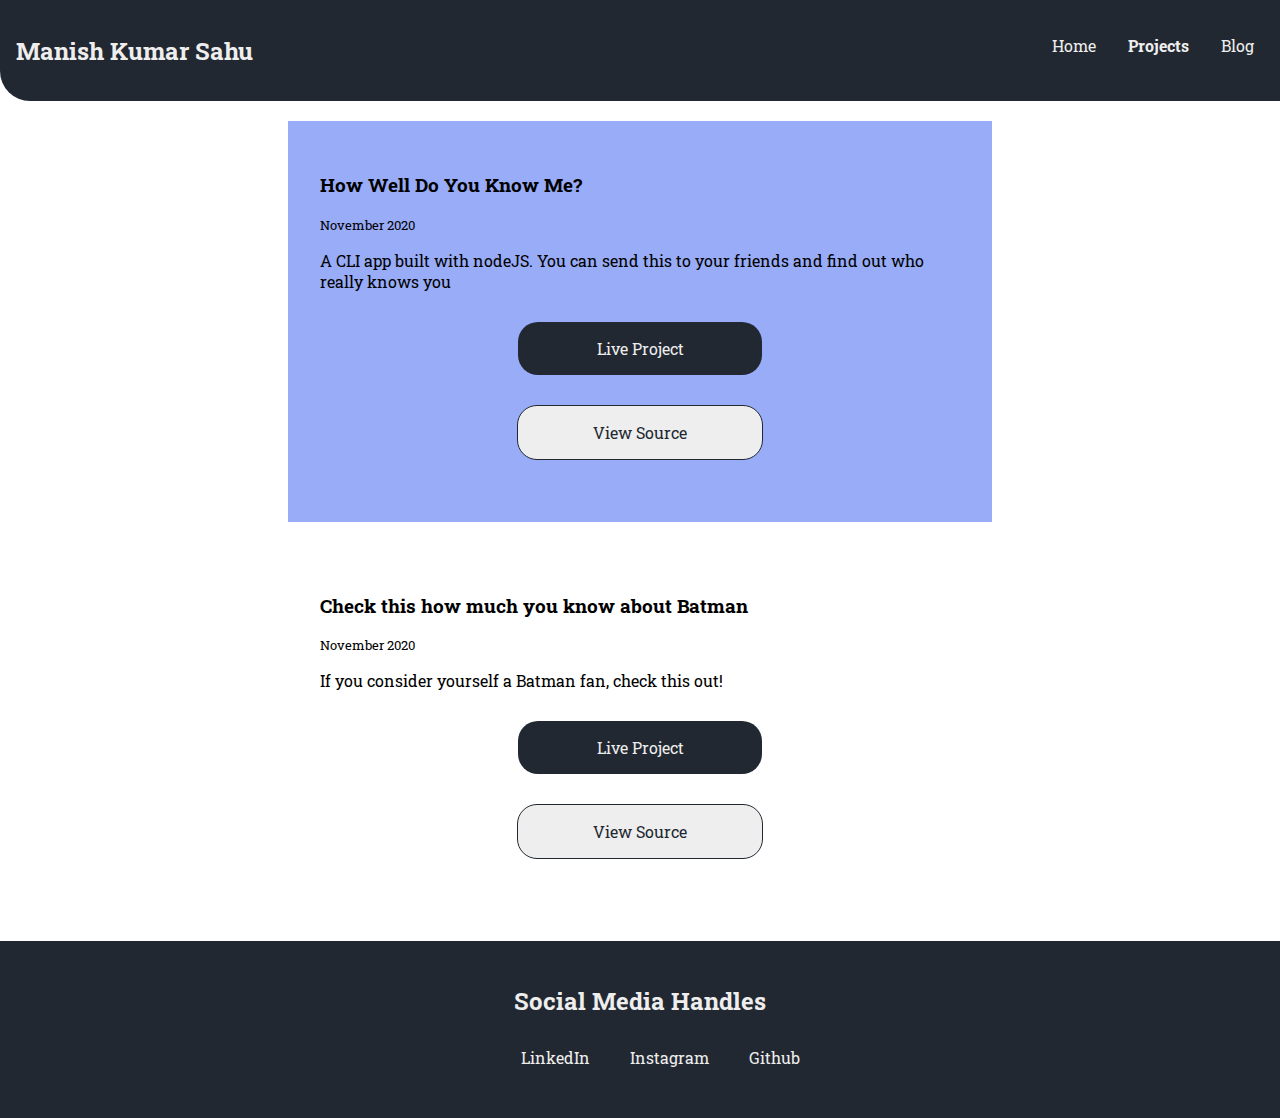
==== projects.html @ 73765ca9 "main page done" ====
<html lang="en">
  <head>
    <meta charset="UTF-8" />
    <meta name="viewport" content="width=device-width, initial-scale=1.0" />
    <title>Projects</title>
    <link rel="stylesheet" href="styles.css" />
  </head>
  <body>
    <nav>
      <h3><a class="hero" href="./index.html">Manish Kumar Sahu</a></h3>
      <ul class="nav__item">
        <a class="nav__link" href="./index.html">Home</a>
        <a class="nav__link active" href="./projects.html">Projects</a>
        <a class="nav__link" href="https://codelifts.netlify.app/">Blog</a>
      </ul>
    </nav>

    <div>
      <div class="offWhite">
        <h3>How Well Do You Know Me?</h3>
        <small>November 2020</small>
        <p>
          A CLI app built with nodeJS. You can send this to your friends and
          find out who really knows you
        </p>
        <a
          class="link primary"
          href="https://repl.it/@ManishKSahu007/knowManish?embed=1&output=1"
          >Live Project</a
        >
        <a class="link secondary" href="https://github.com/t-rex777/knowManish"
          >View Source</a
        >
      </div>
      <div class="white">
        <h3>Check this how much you know about Batman</h3>
        <small>November 2020</small>
        <p>If you consider yourself a Batman fan, check this out!</p>
        <a
          class="link primary"
          href="https://repl.it/@ManishKSahu007/batmanquiz?embed=1&output=1"
          >Live Project</a
        >
        <a class="link secondary" href="https://github.com/t-rex777/batmanquiz"
          >View Source</a
        >
      </div>
    </div>
    <footer>
      <h2 class="footer__heading">Social Media Handles</h2>
      <ul class="footer__item">
        <a
          class="footer__link"
          href="https://www.linkedin.com/in/manish-kumar-sahu-b58a08131/"
          >LinkedIn</a
        >
        <a class="footer__link" href="https://www.instagram.com/_kidding_me__/"
          >Instagram</a
        >
        <a class="footer__link" href="https://github.com/t-rex777">Github</a>
      </ul>
    </footer>
  </body>
</html>
---- styles.css ----
@import url("https://fonts.googleapis.com/css2?family=Roboto+Slab&display=swap");
:root {
  --primary: #222831;
  --secondary: #eeeeee;
}

body {
  margin: 0;
  font-family: "Roboto Slab", serif;
}

h1,h2,
.offWhite__para {
  text-align: center;
}
.hero{
    font-size: 1.5rem;
    text-decoration: none;
  color: var(--secondary);
}
nav {
  background-color: var(--primary);
  display: flex;
  color: var(--secondary);
  padding: 1rem;
  border-radius: 0 0 0 30px;
}

ul {
  display: flex;
}

.nav__link {
  list-style-type: none;
  margin: 0.2rem 1rem;
  text-decoration: none;
  color: var(--secondary);
}

.nav__item {
  position: absolute;
  right: 10px;
}
.active {
  font-weight: bolder;
}
.heroImage {
  display: block;
  width: 50%;
  margin: 2rem auto;
}

.offWhite {
  background-color: #98acf8;
  padding: 2rem;
  width: 50%;
  margin: 20px auto;
}
.white {
  padding: 2rem;
  width: 50%;
  margin: 20px auto;
}
.offWhite__para {
  /* width: 50%; */
  margin: 30px auto;
}

.link {
  display: flex;
  justify-content: center;
  width: 180px;
  text-align: center;
  padding: 1rem 2rem;
  position: relative;
  margin: 30px auto;
  border-radius: 20px;
  text-decoration: none;
}
.primary {
  background-color: var(--primary);
  color: var(--secondary);
}
.primary:hover {
  background-color: var(--secondary);
  color: var(--primary);
  border: solid 1px;
}

.secondary {
  background-color: var(--secondary);
  color: var(--primary);
  border: solid 1px;
}
.secondary:hover {
  background-color: var(--primary);
  color: var(--secondary);
}

footer{
    background-color: var(--primary);
    color: var(--secondary);
    padding: 1.5rem;
}
.footer__item{
    display: flex;
    justify-content: center;
}
.footer__link{
    text-decoration: none;
    color: var(--secondary);
    margin : 10px 20px;
}
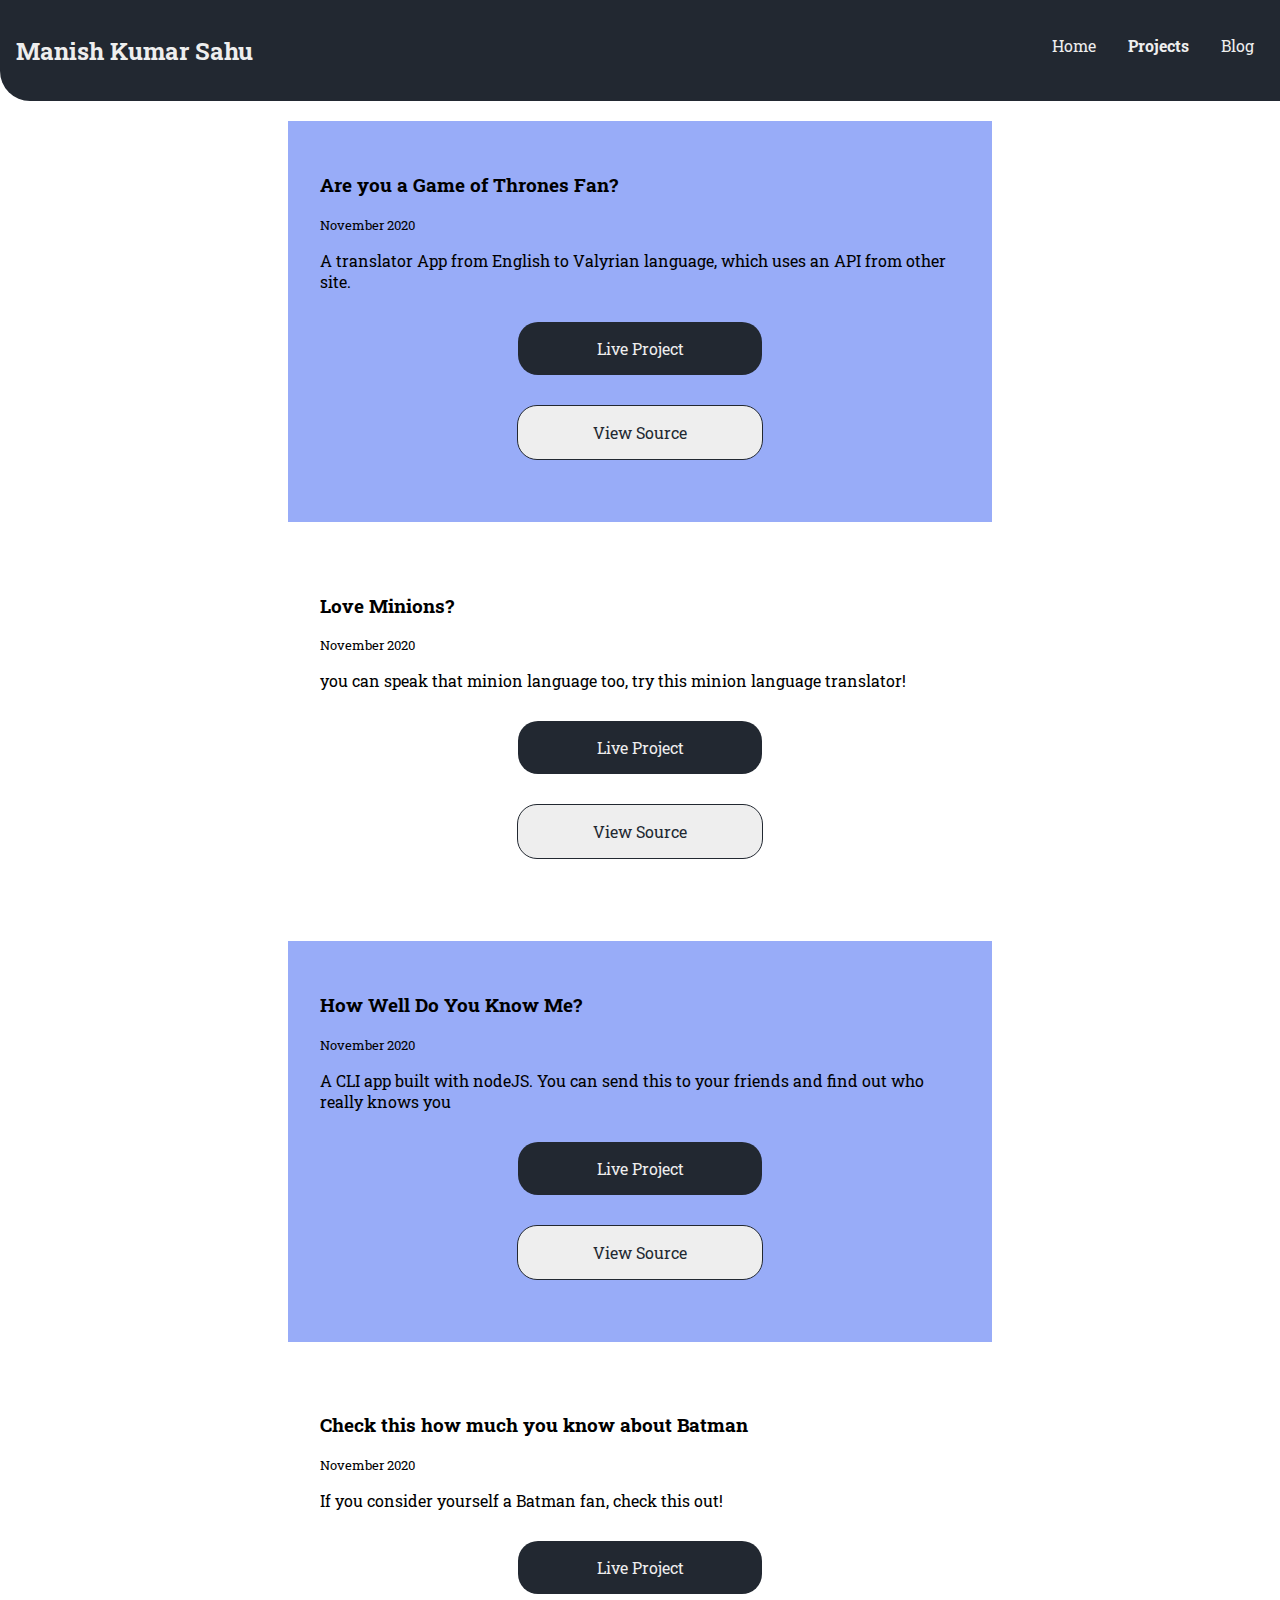
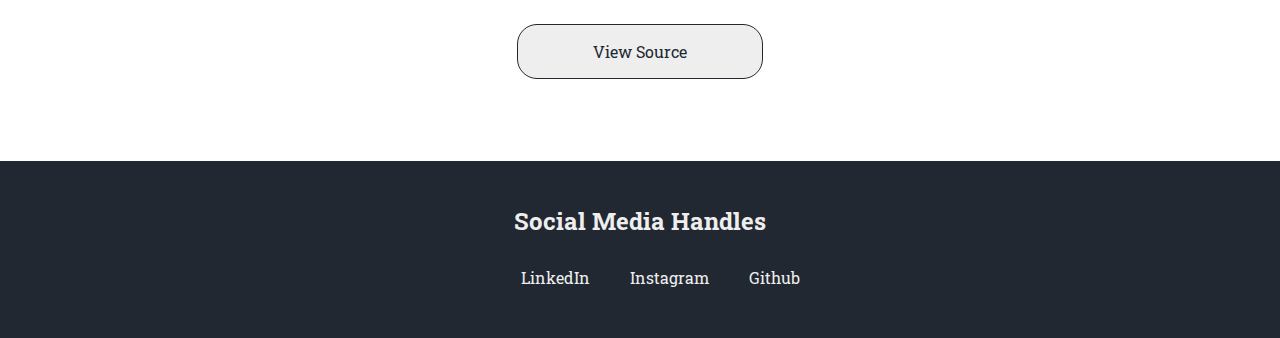
==== commit 0dfc3a79: "added 2 new projects" ====
--- a/projects.html
+++ b/projects.html
@@ -16,6 +16,34 @@
     </nav>
 
     <div>
+      <div class="offWhite">
+        <h3>Are you a Game of Thrones Fan?</h3>
+        <small>November 2020</small>
+        <p>
+          A translator App from English to Valyrian language, which uses an API from other site.
+        </p>
+        <a
+          class="link primary"
+          href="https://valyrian-got-translator.netlify.app/"
+          >Live Project</a
+        >
+        <a class="link secondary" href="https://github.com/t-rex777/knowManish"
+          >View Source</a
+        >
+      </div>
+      <div class="white">
+        <h3>Love Minions?</h3>
+        <small>November 2020</small>
+        <p>you can speak that minion language too, try this minion language translator! </p>
+        <a
+          class="link primary"
+          href="https://bananana-translator.netlify.app/"
+          >Live Project</a
+        >
+        <a class="link secondary" href="https://github.com/t-rex777/batmanquiz"
+          >View Source</a
+        >
+      </div>
       <div class="offWhite">
         <h3>How Well Do You Know Me?</h3>
         <small>November 2020</small>
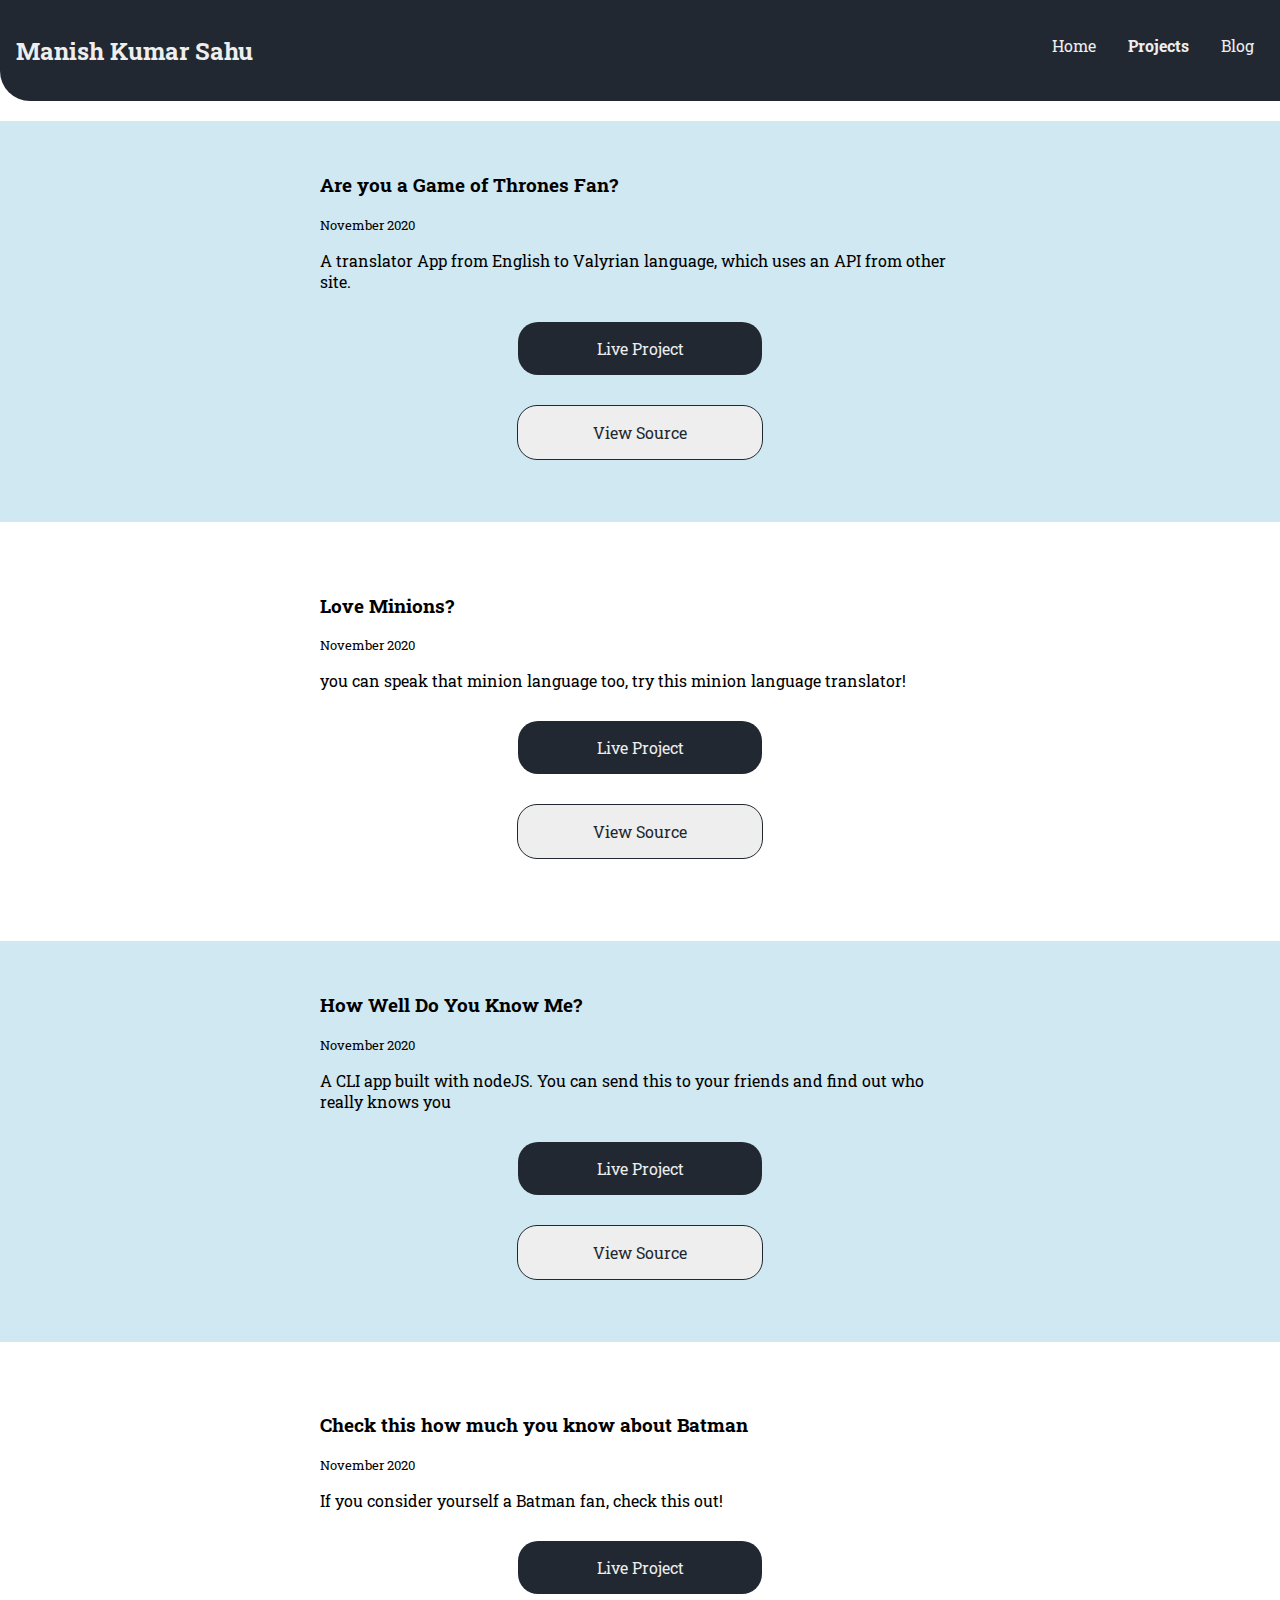
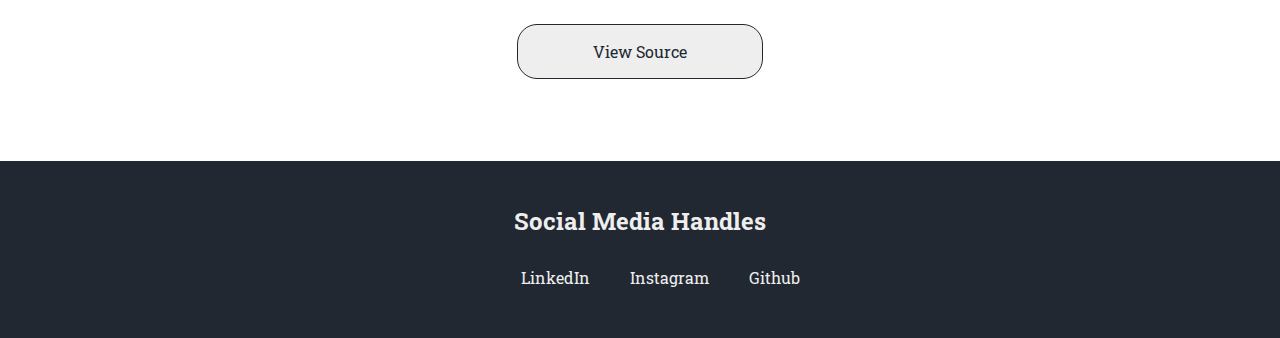
==== commit 5a93bf0f: "some div css changes" ====
--- a/projects.html
+++ b/projects.html
@@ -16,21 +16,24 @@
     </nav>
 
     <div>
-      <div class="offWhite">
-        <h3>Are you a Game of Thrones Fan?</h3>
-        <small>November 2020</small>
-        <p>
-          A translator App from English to Valyrian language, which uses an API from other site.
-        </p>
-        <a
-          class="link primary"
-          href="https://valyrian-got-translator.netlify.app/"
-          >Live Project</a
-        >
-        <a class="link secondary" href="https://github.com/t-rex777/knowManish"
-          >View Source</a
-        >
+      <div class="coloured">
+        <div class="offWhite">
+          <h3>Are you a Game of Thrones Fan?</h3>
+          <small>November 2020</small>
+          <p>
+            A translator App from English to Valyrian language, which uses an API from other site.
+          </p>
+          <a
+            class="link primary"
+            href="https://valyrian-got-translator.netlify.app/"
+            >Live Project</a
+          >
+          <a class="link secondary" href="https://github.com/t-rex777/knowManish"
+            >View Source</a
+          >
+        </div>
       </div>
+      
       <div class="white">
         <h3>Love Minions?</h3>
         <small>November 2020</small>
@@ -44,22 +47,25 @@
           >View Source</a
         >
       </div>
-      <div class="offWhite">
-        <h3>How Well Do You Know Me?</h3>
-        <small>November 2020</small>
-        <p>
-          A CLI app built with nodeJS. You can send this to your friends and
-          find out who really knows you
-        </p>
-        <a
-          class="link primary"
-          href="https://repl.it/@ManishKSahu007/knowManish?embed=1&output=1"
-          >Live Project</a
-        >
-        <a class="link secondary" href="https://github.com/t-rex777/knowManish"
-          >View Source</a
-        >
+      <div class="coloured">
+        <div class="offWhite">
+          <h3>How Well Do You Know Me?</h3>
+          <small>November 2020</small>
+          <p>
+            A CLI app built with nodeJS. You can send this to your friends and
+            find out who really knows you
+          </p>
+          <a
+            class="link primary"
+            href="https://repl.it/@ManishKSahu007/knowManish?embed=1&output=1"
+            >Live Project</a
+          >
+          <a class="link secondary" href="https://github.com/t-rex777/knowManish"
+            >View Source</a
+          >
+        </div>
       </div>
+      
       <div class="white">
         <h3>Check this how much you know about Batman</h3>
         <small>November 2020</small>
--- a/styles.css
+++ b/styles.css
@@ -9,13 +9,14 @@
   font-family: "Roboto Slab", serif;
 }
 
-h1,h2,
+h1,
+h2,
 .offWhite__para {
   text-align: center;
 }
-.hero{
-    font-size: 1.5rem;
-    text-decoration: none;
+.hero {
+  font-size: 1.5rem;
+  text-decoration: none;
   color: var(--secondary);
 }
 nav {
@@ -49,9 +50,12 @@
   width: 50%;
   margin: 2rem auto;
 }
+.coloured {
+  background-color: #d0e8f2;
+  width: 100%;
+}
 
 .offWhite {
-  background-color: #98acf8;
   padding: 2rem;
   width: 50%;
   margin: 20px auto;
@@ -97,17 +101,17 @@
   color: var(--secondary);
 }
 
-footer{
-    background-color: var(--primary);
-    color: var(--secondary);
-    padding: 1.5rem;
+footer {
+  background-color: var(--primary);
+  color: var(--secondary);
+  padding: 1.5rem;
 }
-.footer__item{
-    display: flex;
-    justify-content: center;
+.footer__item {
+  display: flex;
+  justify-content: center;
 }
-.footer__link{
-    text-decoration: none;
-    color: var(--secondary);
-    margin : 10px 20px;
-}+.footer__link {
+  text-decoration: none;
+  color: var(--secondary);
+  margin: 10px 20px;
+}
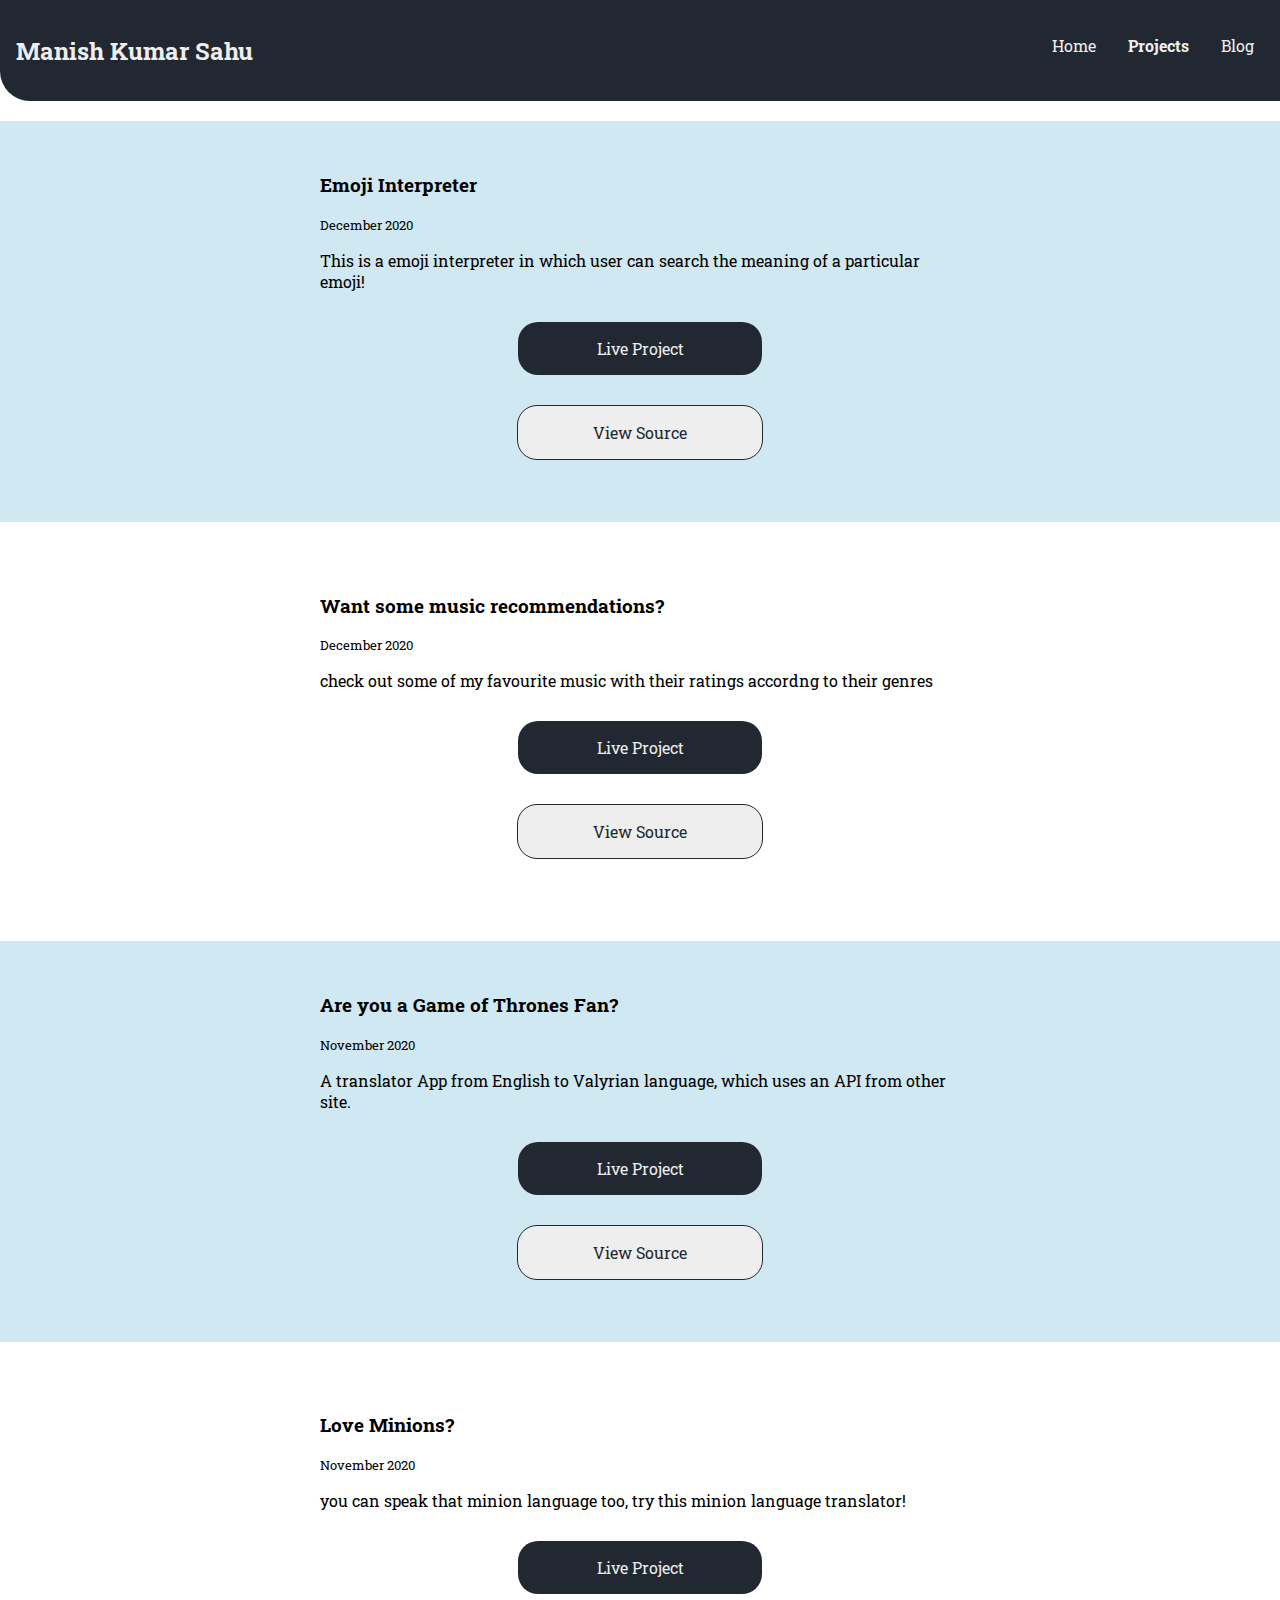
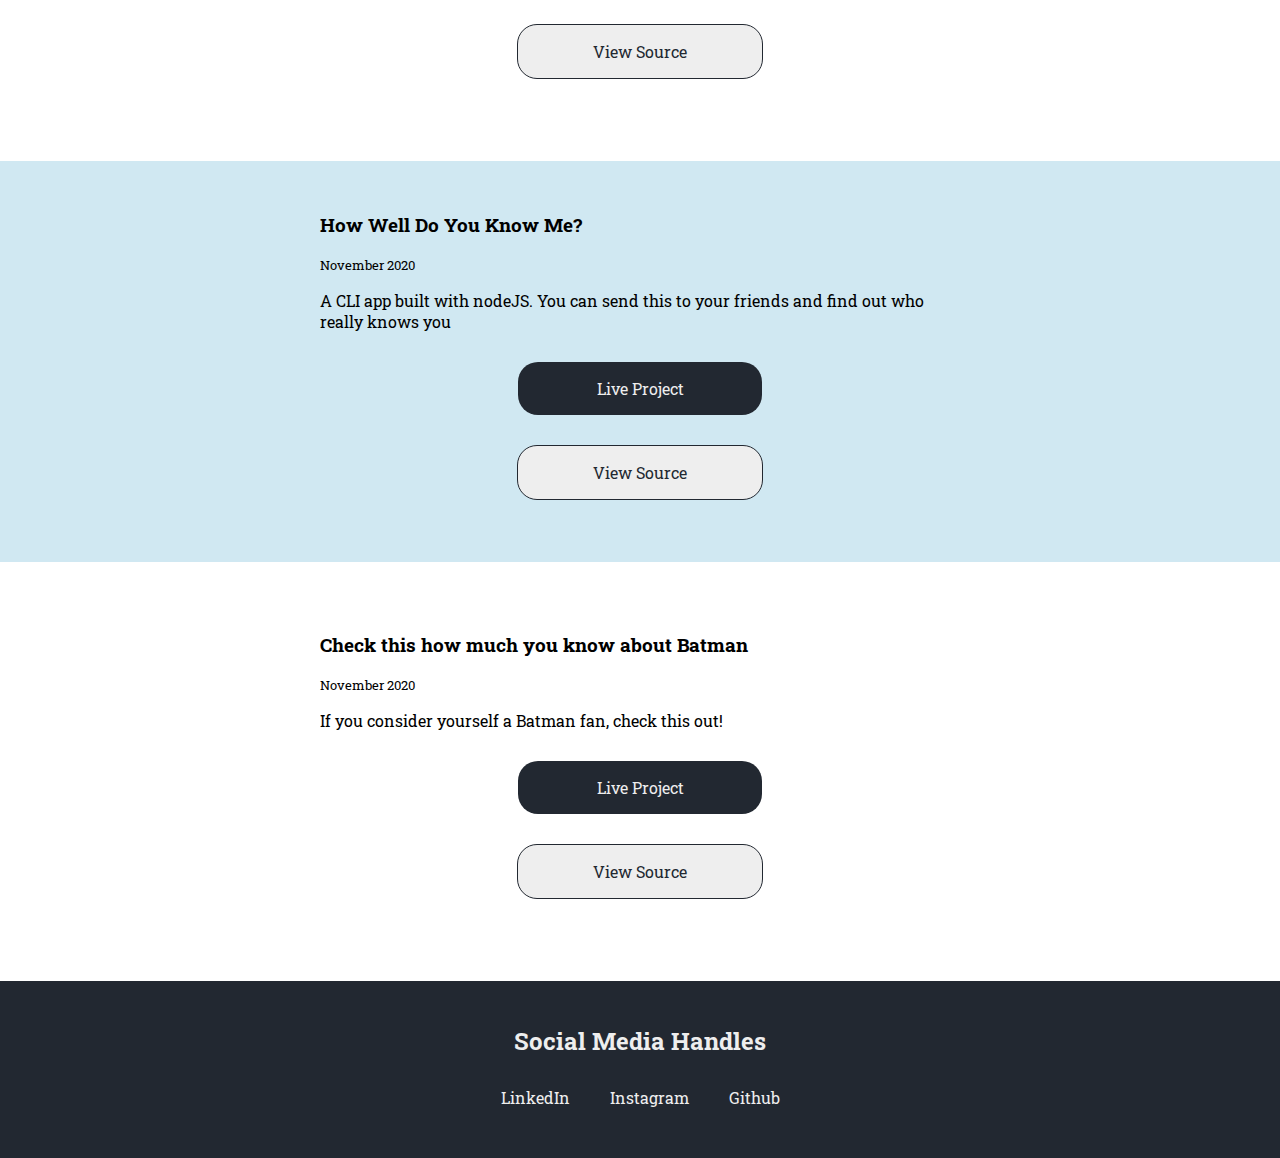
==== commit 48f081e8: "added searchmoji and nodeMusic projects" ====
--- a/projects.html
+++ b/projects.html
@@ -14,7 +14,37 @@
         <a class="nav__link" href="https://codelifts.netlify.app/">Blog</a>
       </ul>
     </nav>
-
+    <div>
+      <div class="coloured">
+        <div class="offWhite">
+          <h3>Emoji Interpreter</h3>
+          <small>December 2020</small>
+          <p>
+            This is a emoji interpreter in which user can search the meaning of a particular emoji!
+          </p>
+          <a
+            class="link primary"
+            href="https://zfn2h.csb.app/"
+            >Live Project</a
+          >
+          <a class="link secondary" href="https://github.com/t-rex777/searchmoji"
+            >View Source</a
+          >
+        </div>
+      </div>
+      <div class="white">
+        <h3>Want some music recommendations?</h3>
+        <small>December 2020</small>
+        <p>check out some of my favourite music with their ratings accordng to their genres</p>
+        <a
+          class="link primary"
+          href="https://8m8oc.csb.app/"
+          >Live Project</a
+        >
+        <a class="link secondary" href="https://github.com/t-rex777/nodeMusic"
+          >View Source</a
+        >
+      </div>
     <div>
       <div class="coloured">
         <div class="offWhite">
--- a/styles.css
+++ b/styles.css
@@ -22,6 +22,7 @@
 nav {
   background-color: var(--primary);
   display: flex;
+  flex-direction: column;
   color: var(--secondary);
   padding: 1rem;
   border-radius: 0 0 0 30px;
@@ -66,17 +67,15 @@
   margin: 20px auto;
 }
 .offWhite__para {
-  /* width: 50%; */
   margin: 30px auto;
 }
 
 .link {
   display: flex;
   justify-content: center;
-  width: 180px;
+  width: 11.25rem;
   text-align: center;
   padding: 1rem 2rem;
-  position: relative;
   margin: 30px auto;
   border-radius: 20px;
   text-decoration: none;
@@ -109,9 +108,40 @@
 .footer__item {
   display: flex;
   justify-content: center;
+  padding-right: 40px;
 }
 .footer__link {
   text-decoration: none;
   color: var(--secondary);
   margin: 10px 20px;
 }
+
+@media screen and (max-width: 500px) {
+  nav {
+    display: flex;
+    text-align: center;
+  }
+  .nav__item {
+    position: relative;
+    margin: 10px auto;
+  }
+
+  footer ul {
+    display: flex;
+    flex-direction: column;
+    text-align: center;
+  }
+
+  
+    .link {
+      display: flex;
+      justify-content: center;
+      width: 8rem;
+      text-align: center;
+      padding: 0.5rem 1rem;
+      margin: 30px auto;
+      border-radius: 10px;
+      text-decoration: none;
+    
+  }
+}
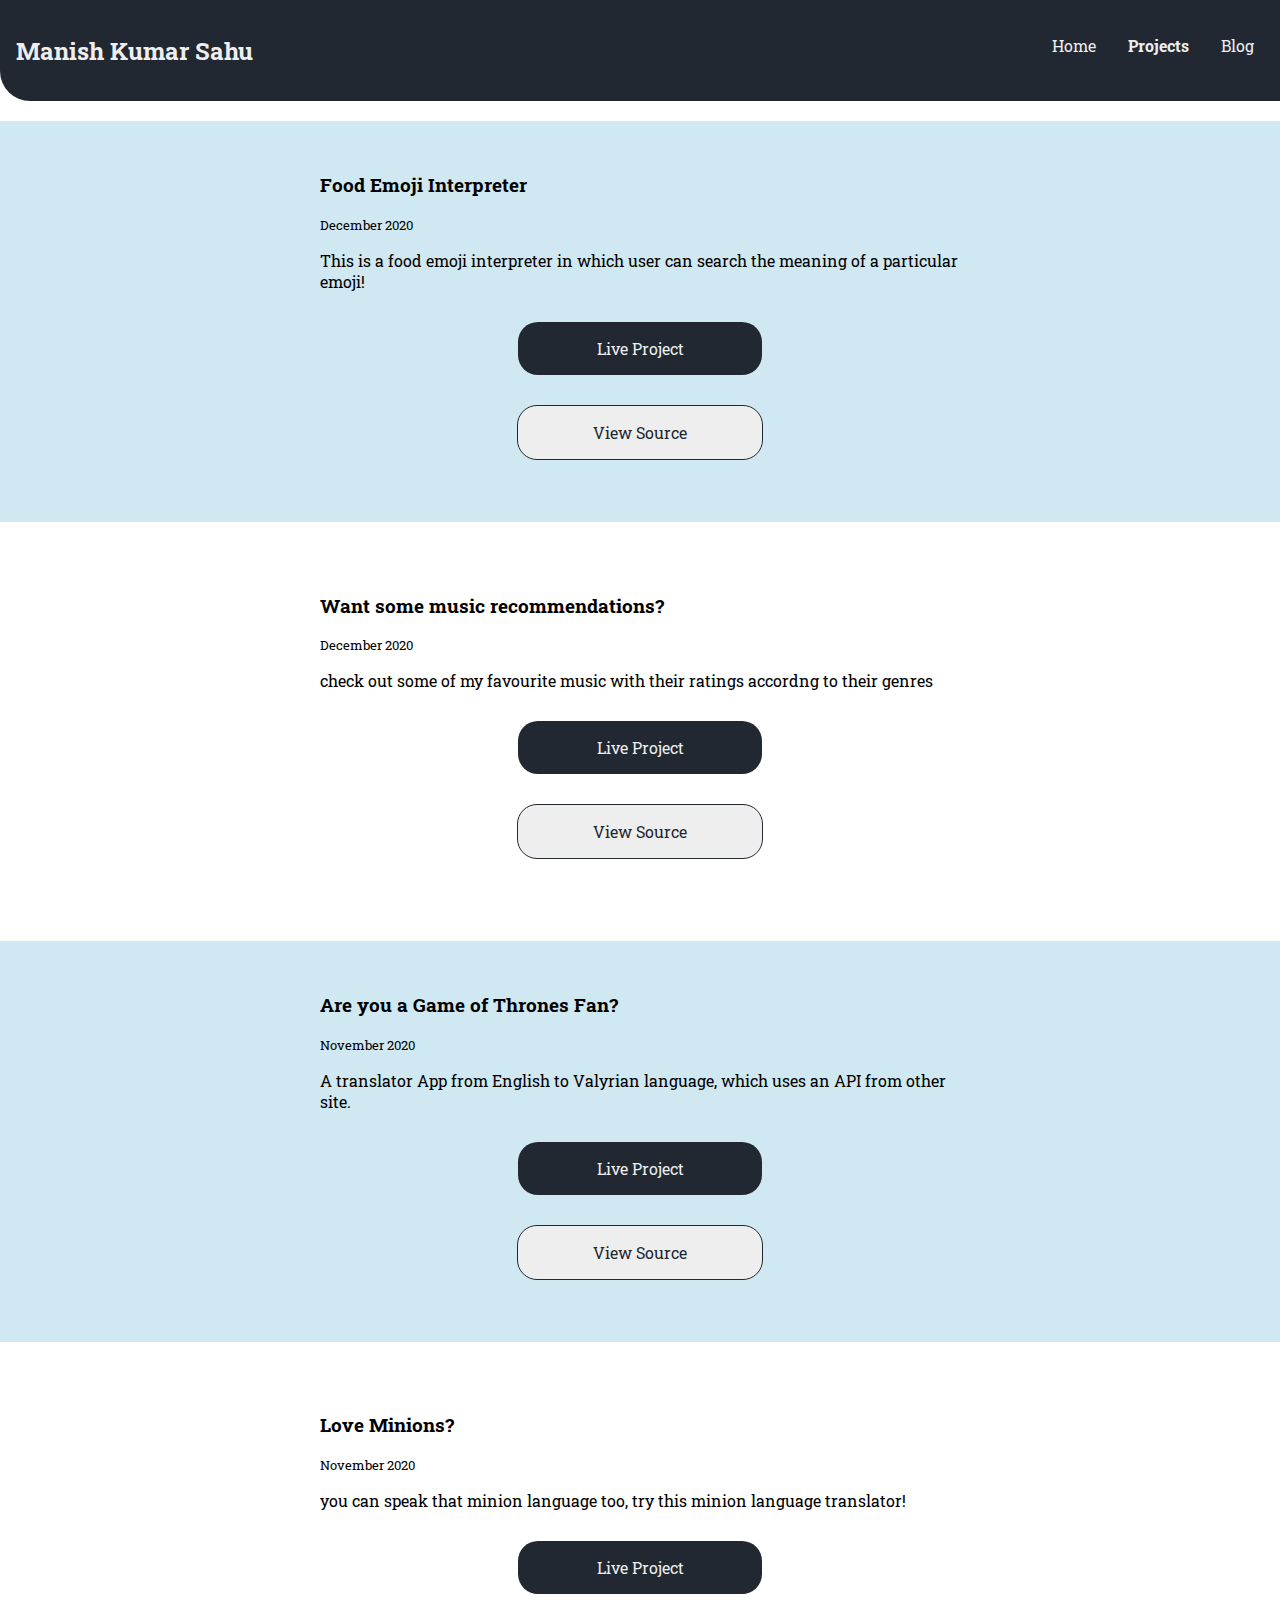
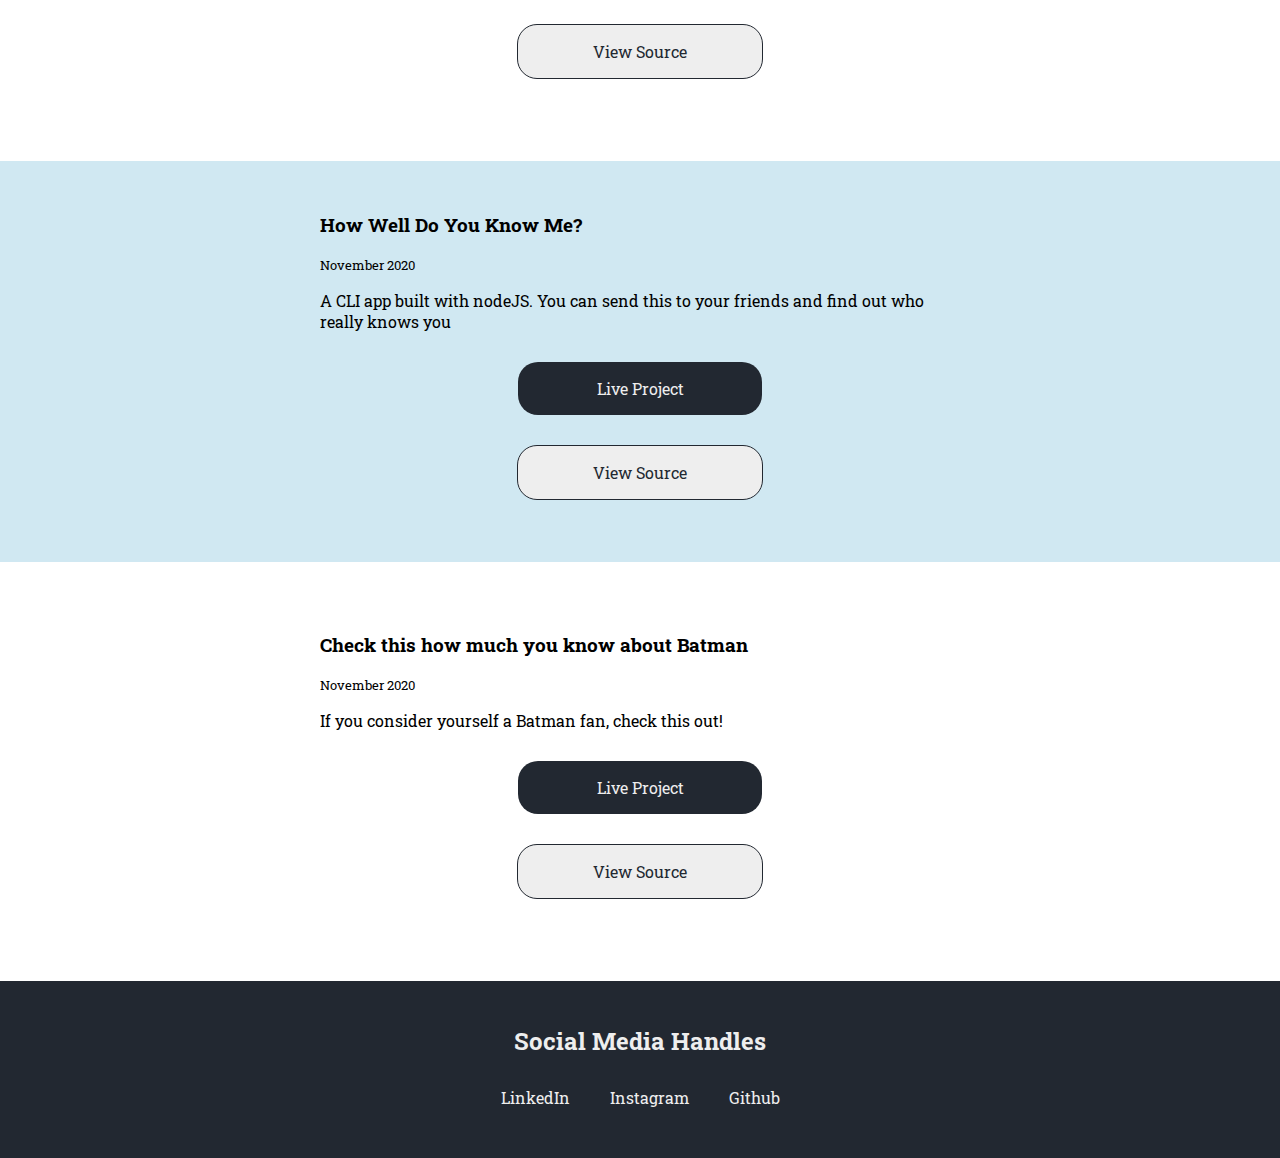
==== commit 33db1950: "food emoji changes" ====
--- a/projects.html
+++ b/projects.html
@@ -17,10 +17,10 @@
     <div>
       <div class="coloured">
         <div class="offWhite">
-          <h3>Emoji Interpreter</h3>
+          <h3>Food Emoji Interpreter</h3>
           <small>December 2020</small>
           <p>
-            This is a emoji interpreter in which user can search the meaning of a particular emoji!
+            This is a food emoji interpreter in which user can search the meaning of a particular emoji!
           </p>
           <a
             class="link primary"
